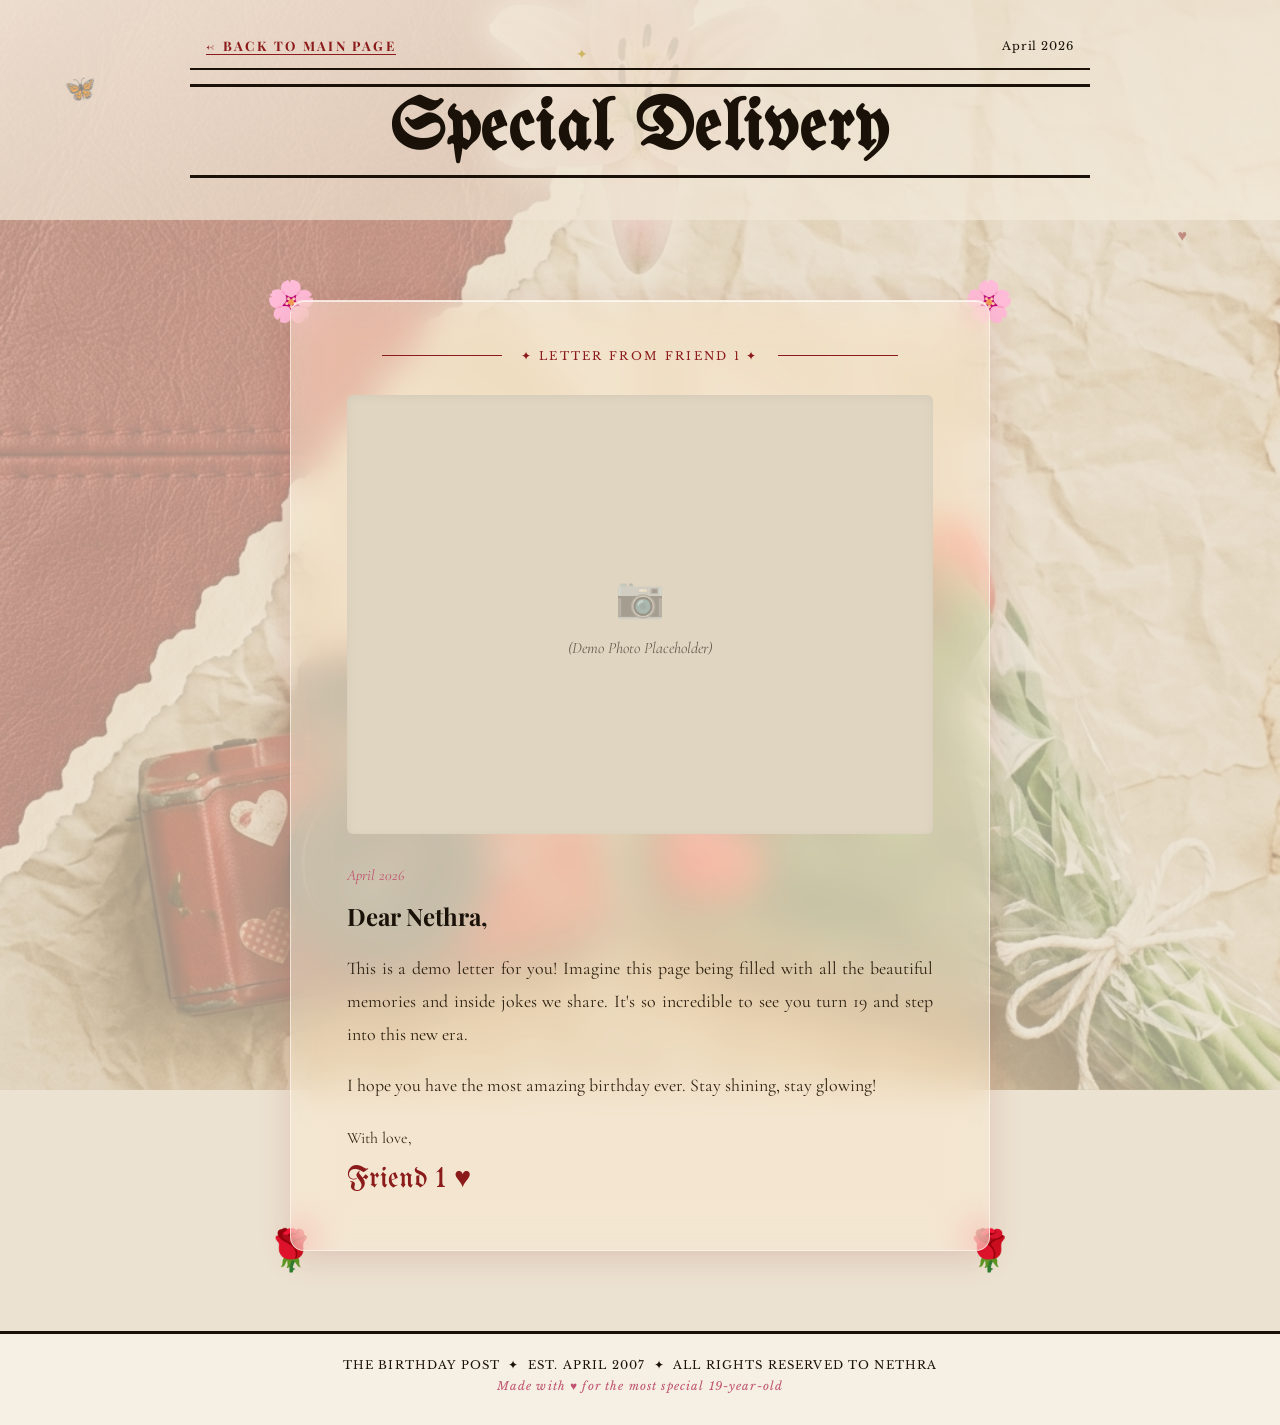
==== friend1.html @ 3135b668 "Add files via upload basis" ====
<!DOCTYPE html>
<html lang="en">
<head>
  <meta charset="UTF-8" />
  <meta name="viewport" content="width=device-width, initial-scale=1.0" />
  <title>Letter from Friend 1 — Nethra Turns 19</title>
  <link rel="preconnect" href="https://fonts.googleapis.com" />
  <link rel="preconnect" href="https://fonts.gstatic.com" crossorigin />
  <link href="https://fonts.googleapis.com/css2?family=UnifrakturMaguntia&family=Playfair+Display:ital,wght@0,400;0,700;0,900;1,400;1,700&family=Cormorant+Garamond:ital,wght@0,300;0,400;0,600;1,300;1,400&family=Libre+Baskerville:ital,wght@0,400;0,700;1,400&display=swap" rel="stylesheet" />
  <link rel="stylesheet" href="style.css" />
</head>
<body>

  <!-- ══ FLOATING DECORATIVE ELEMENTS ══ -->
  <div class="floating-elements" aria-hidden="true">
    <span class="float-el butterfly b1">🦋</span>
    <span class="float-el heart h1">♥</span>
    <span class="float-el star s1">✦</span>
  </div>

  <!-- ══════════════════════════════════
       HEADER
  ══════════════════════════════════ -->
  <header class="hero-section" style="min-height: auto; padding-bottom: 2rem;">
    <div class="hero-overlay"></div>

    <div class="news-top-bar">
      <a href="index.html" class="breaking-news-badge" style="text-decoration: none; border-bottom: 1px solid var(--red);">← BACK TO MAIN PAGE</a>
      <span class="news-meta">April 2026</span>
    </div>

    <div class="masthead">
      <div class="masthead-divider"></div>
      <h1 class="paper-title" style="font-size: clamp(2.5rem, 6vw, 4.5rem);">Special Delivery</h1>
      <div class="masthead-divider"></div>
    </div>
  </header>

  <!-- ══════════════════════════════════
       LETTER SECTION
  ══════════════════════════════════ -->
  <section class="section letter-section" id="letter">
    <div class="letter-container">
      <div class="corner-deco top-left">🌸</div>
      <div class="corner-deco top-right">🌸</div>
      <div class="corner-deco bottom-left">🌹</div>
      <div class="corner-deco bottom-right">🌹</div>
      
      <div class="letter-glass-card" id="letter-glass">
        
        <div class="letter-header">
          <div class="line-rule"></div>
          <p class="letter-label">✦ Letter From Friend 1 ✦</p>
          <div class="line-rule"></div>
        </div>
        
        <!-- Large photo container -->
        <div class="friend-large-photo">
            <span class="photo-icon">📷</span>
            <p style="font-family: 'Cormorant Garamond', serif; font-style: italic; color: var(--dark-ink); margin-top: 1rem; opacity: 0.6;">(Demo Photo Placeholder)</p>
        </div>

        <p class="letter-date">April 2026</p>
        <p class="letter-salutation">Dear Nethra,</p>
        <div class="letter-body">
          <p>This is a demo letter for you! Imagine this page being filled with all the beautiful memories and inside jokes we share. It's so incredible to see you turn 19 and step into this new era.</p>
          <p>I hope you have the most amazing birthday ever. Stay shining, stay glowing!</p>
        </div>
        <p class="letter-sign">With love,<br/><span class="letter-signature">Friend 1 ♥</span></p>
      </div>
    </div>
  </section>

  <!-- ══════════════════════════════════
       FOOTER
  ══════════════════════════════════ -->
  <footer class="site-footer" style="margin-top: 0; padding-bottom: 2rem;">
    <p>THE BIRTHDAY POST &nbsp;✦&nbsp; Est. April 2007 &nbsp;✦&nbsp; All Rights Reserved to Nethra</p>
    <p class="footer-sub">Made with ♥ for the most special 19-year-old</p>
  </footer>

  <script src="script.js"></script>
</body>
</html>
---- style.css ----
/* ═══════════════════════════════════
   ROOT & RESET
═══════════════════════════════════ */
*, *::before, *::after { box-sizing: border-box; margin: 0; padding: 0; }

:root {
  --cream: #f5efe4;
  --parchment: #e8dcc8;
  --dark-ink: #1a1209;
  --red: #8b1a1a;
  --rose: #c0526f;
  --blush: #e8a4b0;
  --gold: #b8960c;
  --glass-bg: rgba(245, 236, 220, 0.45);
  --glass-border: rgba(255, 248, 240, 0.65);
  --glass-shadow: rgba(139, 26, 26, 0.15);
}

html { scroll-behavior: smooth; }

body {
  background-color: var(--cream);
  color: var(--dark-ink);
  font-family: 'Libre Baskerville', Georgia, serif;
  overflow-x: hidden;
  position: relative;
  /* ── The big romantic newspaper collage background ── */
  background-image: url('red_paper_bg.png');
  background-size: cover;
  background-position: center center;
  background-repeat: no-repeat;
  background-attachment: fixed;
}

/* ═══════════════════════════════════
   GLASSMORPHISM BASE
═══════════════════════════════════ */
.glass-quote-card,
.glass-card,
.letter-glass-card,
.finale-details-glass {
  background: var(--glass-bg);
  backdrop-filter: blur(18px) saturate(1.6);
  -webkit-backdrop-filter: blur(18px) saturate(1.6);
  border: 1.5px solid var(--glass-border);
  border-radius: 14px;
  box-shadow: 0 8px 32px var(--glass-shadow), inset 0 1px 0 rgba(255,255,255,0.7);
}



/* ═══════════════════════════════════
   FLOATING DECORATIVE ELEMENTS
═══════════════════════════════════ */
.floating-elements {
  position: fixed; inset: 0; pointer-events: none; z-index: 1; overflow: hidden;
}
.float-el {
  position: absolute; animation: floatDrift linear infinite;
  user-select: none;
}
.butterfly { font-size: 1.6rem; opacity: 0.5; }
.heart { color: var(--red); opacity: 0.4; font-size: 1rem; }
.star { color: var(--gold); opacity: 0.55; font-size: 0.9rem; }
.flower { opacity: 0.45; font-size: 1.4rem; }

.b1 { top: 8%; left: 5%; animation-duration: 18s; }
.b2 { top: 60%; right: 6%; animation-duration: 22s; animation-delay: -8s; }
.h1 { top: 25%; left: 92%; animation-duration: 14s; animation-delay: -3s; }
.h2 { top: 75%; left: 3%; animation-duration: 16s; animation-delay: -6s; }
.h3 { top: 45%; right: 4%; animation-duration: 20s; animation-delay: -11s; }
.f1 { top: 15%; right: 12%; animation-duration: 24s; animation-delay: -4s; }
.f2 { top: 85%; left: 15%; animation-duration: 19s; animation-delay: -9s; }
.s1 { top: 5%; left: 45%; animation-duration: 12s; animation-delay: -2s; }
.s2 { top: 90%; right: 30%; animation-duration: 15s; animation-delay: -13s; }

@keyframes floatDrift {
  0%   { transform: translateY(0) translateX(0) rotate(0deg); }
  25%  { transform: translateY(-22px) translateX(10px) rotate(5deg); }
  50%  { transform: translateY(-10px) translateX(-8px) rotate(-3deg); }
  75%  { transform: translateY(-26px) translateX(6px) rotate(8deg); }
  100% { transform: translateY(0) translateX(0) rotate(0deg); }
}

/* ═══════════════════════════════════
   HERO SECTION
═══════════════════════════════════ */
.hero-section {
  position: relative;
  min-height: 100vh;
  display: flex; flex-direction: column; align-items: center;
  padding: 0 1.5rem 3rem;
  overflow: hidden;
  /* Semi-transparent cream wash so bg shows through subtly */
  background: rgba(245, 236, 220, 0.72);
}

.hero-overlay {
  position: absolute; inset: 0; pointer-events: none; z-index: 0;
  background: linear-gradient(160deg,
    rgba(245,236,220,0.72) 0%,
    rgba(232,220,200,0.60) 50%,
    rgba(240,230,212,0.68) 100%);
}

/* Top bar */
.news-top-bar {
  width: 100%; max-width: 900px;
  display: flex; justify-content: space-between; align-items: center;
  padding: 0.8rem 1rem;
  border-bottom: 2px solid var(--dark-ink);
  margin-top: 1.5rem; position: relative; z-index: 2;
}
.news-meta {
  font-family: 'Libre Baskerville', serif;
  font-size: 0.72rem; letter-spacing: 0.08em; color: var(--dark-ink);
}
.breaking-news-badge {
  font-family: 'Playfair Display', serif; font-size: 0.82rem;
  letter-spacing: 0.18em; color: var(--red); font-weight: 700;
}

/* Masthead */
.masthead {
  position: relative; z-index: 2; text-align: center;
  padding: 0.5rem 0 0.2rem; width: 100%; max-width: 900px;
}
.masthead-divider { height: 3px; background: var(--dark-ink); margin: 0.4rem 0; }
.masthead-divider.thin { height: 1px; margin: 0; }

.paper-title {
  font-family: 'UnifrakturMaguntia', cursive;
  font-size: clamp(2.8rem, 8vw, 6.5rem);
  color: var(--dark-ink); line-height: 1.05; letter-spacing: 0.02em;
}

.paper-subheader {
  display: flex; align-items: center; justify-content: center;
  gap: 1.2rem; padding: 0.45rem 1rem;
  font-family: 'Libre Baskerville', serif;
  font-size: 0.78rem; letter-spacing: 0.14em; text-transform: uppercase;
  color: var(--dark-ink); position: relative; z-index: 2;
  width: 100%; max-width: 900px;
  border-bottom: 1px solid var(--dark-ink);
}
.dot { color: var(--red); }

/* Main headline area */
.main-headline-area {
  position: relative; z-index: 2; width: 100%; max-width: 900px;
  display: grid; grid-template-columns: 220px 1fr;
  gap: 2rem; align-items: center; margin-top: 1.5rem;
}
.collage-float {
  width: 220px;
  filter: drop-shadow(0 8px 20px rgba(139,26,26,0.2));
  animation: gentleFloat 6s ease-in-out infinite;
}
@keyframes gentleFloat {
  0%, 100% { transform: translateY(0) rotate(-2deg); }
  50%       { transform: translateY(-14px) rotate(1deg); }
}

.headline-content { display: flex; flex-direction: column; gap: 0.9rem; }
.edition-label {
  font-family: 'Libre Baskerville', serif; font-size: 0.72rem;
  letter-spacing: 0.2em; color: var(--red); text-transform: uppercase;
}
.big-headline {
  font-family: 'Playfair Display', serif;
  font-size: clamp(2.8rem, 6vw, 5.5rem);
  font-weight: 900; line-height: 1; color: var(--dark-ink); text-transform: uppercase;
}
.turns-text { font-style: italic; font-weight: 400; font-size: 0.55em; text-transform: lowercase; }
.age-number { color: var(--red); }
.subheadline {
  font-family: 'Cormorant Garamond', serif;
  font-size: 1.1rem; font-style: italic; color: #3a2a1a; line-height: 1.6;
}

.glass-quote-card { padding: 1.4rem 1.8rem; }
.quote-marks { font-family: 'Playfair Display', serif; font-size: 3rem; color: var(--red); line-height: 0.5; }
.quote-marks.close { text-align: right; }
.quote-text {
  font-family: 'Cormorant Garamond', serif;
  font-size: 1.15rem; line-height: 1.6; color: var(--dark-ink); text-align: center; padding: 0.3rem 0;
}

/* ═══════════════════════════════════
   TICKER
═══════════════════════════════════ */
.ticker-wrap {
  background: var(--dark-ink); padding: 0.85rem 0; overflow: hidden;
  position: relative; z-index: 5;
  border-top: 2px solid var(--red); border-bottom: 2px solid var(--red);
}
.ticker-content {
  display: flex; gap: 3rem; width: max-content;
  animation: tickerScroll 30s linear infinite;
  font-family: 'Libre Baskerville', serif;
  font-size: 0.85rem; letter-spacing: 0.1em; white-space: nowrap;
}
.ticker-content span { display: inline-block; color: var(--blush); }
.ticker-content span:nth-child(odd) { color: var(--cream); }
@keyframes tickerScroll { 0% { transform: translateX(0); } 100% { transform: translateX(-50%); } }

/* ═══════════════════════════════════
   SECTIONS SHARED
═══════════════════════════════════ */
.section {
  position: relative; padding: 5rem 1.5rem; overflow: hidden;
  /* Slightly translucent so bg shows through */
  background: rgba(245, 236, 220, 0.65);
}
.about-section { background: rgba(237, 221, 200, 0.65); }
.love-section  { background: rgba(245, 236, 220, 0.62); }
.friends-letters-section { background: rgba(232, 220, 200, 0.65); }
.letter-section { background: rgba(232, 220, 200, 0.65); }
.finale-section{ background: rgba(237, 221, 200, 0.62); }

.section-header-tag {
  display: flex; align-items: center; justify-content: center; gap: 1.2rem;
  margin-bottom: 1.2rem; position: relative; z-index: 2;
  font-family: 'Libre Baskerville', serif; font-size: 0.72rem;
  letter-spacing: 0.2em; color: var(--red); text-transform: uppercase;
}
.line-rule { flex: 1; max-width: 120px; height: 1px; background: var(--red); }

.section-title {
  font-family: 'Playfair Display', serif;
  font-size: clamp(2rem, 4.5vw, 3.5rem);
  font-weight: 900; text-align: center; color: var(--dark-ink);
  line-height: 1.15; position: relative; z-index: 2; margin-bottom: 0.5rem;
}
.italic-title { font-style: italic; font-weight: 400; }
.section-subtitle {
  font-family: 'Cormorant Garamond', serif;
  font-size: 1.2rem; font-style: italic; text-align: center;
  color: #3a2a1a; margin-bottom: 2.5rem; position: relative; z-index: 2;
}

/* ═══════════════════════════════════
   ABOUT GRID
═══════════════════════════════════ */
.about-grid {
  display: grid; grid-template-columns: 1fr auto 1fr;
  gap: 2rem; align-items: center;
  max-width: 900px; margin: 0 auto; position: relative; z-index: 2;
}
.glass-card {
  padding: 2rem 1.6rem; display: flex; flex-direction: column; gap: 0.8rem;
  transition: transform 0.3s ease, box-shadow 0.3s ease;
}
.glass-card:hover { transform: translateY(-6px); box-shadow: 0 18px 42px rgba(139,26,26,0.2); }
.card-icon { font-size: 2rem; }
.card-title { font-family: 'Playfair Display', serif; font-size: 1.3rem; font-weight: 700; color: var(--dark-ink); }
.card-text { font-family: 'Cormorant Garamond', serif; font-size: 1.05rem; line-height: 1.7; color: #3a2a1a; }

.center-badge-wrap { display: flex; flex-direction: column; align-items: center; gap: 1rem; }
.vintage-stamp-badge {
  width: 140px; height: 140px; border: 4px dashed var(--red); border-radius: 50%;
  display: flex; align-items: center; justify-content: center;
  background: rgba(255,248,240,0.7);
  animation: stampPulse 3s ease-in-out infinite;
  box-shadow: 0 0 0 6px rgba(139,26,26,0.08), 0 0 0 12px rgba(139,26,26,0.04);
}
@keyframes stampPulse {
  0%, 100% { transform: scale(1) rotate(-3deg); }
  50%       { transform: scale(1.04) rotate(3deg); }
}
.stamp-inner { text-align: center; }
.stamp-number { font-family: 'Playfair Display', serif; font-size: 3rem; font-weight: 900; color: var(--red); line-height: 1; }
.stamp-text   { font-family: 'Libre Baskerville', serif; font-size: 0.65rem; letter-spacing: 0.15em; text-transform: uppercase; color: var(--dark-ink); }
.stamp-text.bold { font-weight: 700; }
.stamp-sub    { font-family: 'Cormorant Garamond', serif; font-size: 0.7rem; color: var(--rose); margin-top: 0.2rem; }

.scattered-hearts { display: flex; gap: 0.5rem; color: var(--red); font-size: 1.2rem; }
.scattered-hearts span { animation: heartBeat 1.5s ease-in-out infinite; }
.scattered-hearts span:nth-child(2) { animation-delay: 0.2s; }
.scattered-hearts span:nth-child(3) { animation-delay: 0.4s; }
.scattered-hearts span:nth-child(4) { animation-delay: 0.6s; }
@keyframes heartBeat { 0%, 100% { transform: scale(1); } 50% { transform: scale(1.35); } }

/* ═══════════════════════════════════
   LOVE LIST
═══════════════════════════════════ */
.love-list-grid {
  display: grid; grid-template-columns: repeat(auto-fill, minmax(260px, 1fr));
  gap: 1rem; max-width: 900px; margin: 0 auto; position: relative; z-index: 2;
}
.love-item {
  display: flex; align-items: flex-start; gap: 1rem;
  padding: 1rem 1.2rem; border-bottom: 1px solid rgba(139,26,26,0.2);
  transition: background 0.25s, transform 0.25s;
  border-radius: 6px; cursor: default;
  background: rgba(245,236,220,0.5);
}
.love-item:hover { background: rgba(192,82,111,0.12); transform: translateX(5px); }
.love-num {
  font-family: 'Playfair Display', serif;
  font-size: 1.6rem; font-weight: 900; color: var(--red); line-height: 1; min-width: 2.2rem;
}
.love-text {
  font-family: 'Cormorant Garamond', serif;
  font-size: 1.05rem; color: var(--dark-ink); line-height: 1.5; padding-top: 0.2rem;
}

/* ═══════════════════════════════════
   INDIVIDUAL LETTER SECTION (FRIEND PAGE)
═══════════════════════════════════ */
.letter-container {
  max-width: 700px; margin: 0 auto; position: relative; z-index: 2;
}
.corner-deco {
  position: absolute; font-size: 2.5rem; animation: gentleFloat 5s ease-in-out infinite;
}
.top-left    { top: -1.5rem; left: -1.5rem; animation-delay: 0s; }
.top-right   { top: -1.5rem; right: -1.5rem; animation-delay: 1.5s; }
.bottom-left { bottom: -1.5rem; left: -1.5rem; animation-delay: 0.8s; }
.bottom-right{ bottom: -1.5rem; right: -1.5rem; animation-delay: 2.2s; }

.letter-glass-card { padding: 3rem 3.5rem; }
.letter-header { display: flex; align-items: center; justify-content: center; gap: 1.2rem; margin-bottom: 2rem; }
.letter-label {
  font-family: 'Libre Baskerville', serif; font-size: 0.72rem;
  letter-spacing: 0.2em; color: var(--red); text-transform: uppercase; white-space: nowrap;
}
.letter-date { font-family: 'Cormorant Garamond', serif; font-style: italic; font-size: 0.95rem; color: var(--rose); margin-bottom: 1rem; }
.letter-salutation { font-family: 'Playfair Display', serif; font-size: 1.5rem; font-weight: 700; color: var(--dark-ink); margin-bottom: 1.2rem; }
.letter-body { display: flex; flex-direction: column; gap: 1.1rem; }
.letter-body p { font-family: 'Cormorant Garamond', serif; font-size: 1.12rem; line-height: 1.85; color: #2d1f0f; text-align: justify; }
.letter-sign { font-family: 'Cormorant Garamond', serif; font-size: 1rem; color: #3a2a1a; margin-top: 1.5rem; line-height: 1.6; }
.letter-signature { font-family: 'UnifrakturMaguntia', cursive; font-size: 1.8rem; color: var(--red); display: block; margin-top: 0.3rem; }

.friend-large-photo {
  width: 100%;
  aspect-ratio: 4 / 3;
  background: #e0d5c1;
  display: flex;
  flex-direction: column;
  align-items: center;
  justify-content: center;
  border-radius: 6px;
  margin-bottom: 2rem;
  box-shadow: inset 0 2px 10px rgba(0,0,0,0.05);
  overflow: hidden;
}
.friend-large-photo img {
  width: 100%;
  height: 100%;
  object-fit: cover;
}

/* ═══════════════════════════════════
   FRIENDS LETTERS SECTION
═══════════════════════════════════ */
.friends-letters-section {
  position: relative;
  z-index: 2;
}

.letters-grid {
  display: grid;
  grid-template-columns: repeat(auto-fill, minmax(180px, 1fr));
  gap: 2rem;
  max-width: 1000px;
  margin: 0 auto;
  position: relative;
  z-index: 2;
  padding: 1rem;
}

.friend-letter-card {
  display: flex;
  flex-direction: column;
  text-decoration: none;
  background: rgba(255, 248, 240, 0.85);
  padding: 1rem 1rem 1.5rem;
  border-radius: 4px;
  box-shadow: 0 4px 15px rgba(139, 26, 26, 0.1);
  transition: transform 0.3s cubic-bezier(0.175, 0.885, 0.32, 1.275), box-shadow 0.3s ease;
  border: 1px solid rgba(139, 26, 26, 0.1);
  backdrop-filter: blur(10px);
}

.friend-letter-card:nth-child(even) {
  transform: rotate(2deg);
}

.friend-letter-card:nth-child(odd) {
  transform: rotate(-2deg);
}

.friend-letter-card:hover {
  transform: translateY(-10px) rotate(0deg) scale(1.05);
  box-shadow: 0 15px 35px rgba(139, 26, 26, 0.2);
  z-index: 5;
}

.friend-photo-placeholder {
  background: #e0d5c1;
  aspect-ratio: 1 / 1;
  width: 100%;
  display: flex;
  align-items: center;
  justify-content: center;
  border-radius: 2px;
  margin-bottom: 1rem;
  overflow: hidden;
  position: relative;
  box-shadow: inset 0 2px 5px rgba(0,0,0,0.05);
}

.friend-photo-placeholder img {
  width: 100%;
  height: 100%;
  object-fit: cover;
}

.photo-icon {
  font-size: 2.5rem;
  opacity: 0.3;
}

.friend-letter-info {
  text-align: center;
  margin-top: auto;
}

.friend-name {
  font-family: 'Playfair Display', serif;
  font-size: 1.2rem;
  font-weight: 700;
  color: var(--red);
  margin-bottom: 0.4rem;
}

.friend-snippet {
  font-family: 'Cormorant Garamond', serif;
  font-style: italic;
  font-size: 1.05rem;
  color: var(--dark-ink);
  line-height: 1.4;
}

/* ═══════════════════════════════════
   FINALE
═══════════════════════════════════ */
.finale-divider {
  height: 3px; background: linear-gradient(90deg, transparent, var(--dark-ink), transparent);
  margin: 0 auto 2.5rem; max-width: 700px; position: relative; z-index: 2;
}
.finale-content { text-align: center; max-width: 700px; margin: 0 auto; position: relative; z-index: 2; }
.finale-tag { font-family: 'Libre Baskerville', serif; font-size: 0.72rem; letter-spacing: 0.2em; color: var(--red); text-transform: uppercase; margin-bottom: 1rem; }
.finale-headline { font-family: 'Playfair Display', serif; font-size: clamp(2.4rem, 5vw, 4rem); font-weight: 900; color: var(--dark-ink); line-height: 1.1; margin-bottom: 2.5rem; }
.italic-script { font-style: italic; font-weight: 400; color: var(--red); }

.finale-details-glass { display: flex; align-items: center; justify-content: center; gap: 1.5rem; padding: 1.8rem 2.5rem; margin-bottom: 2rem; flex-wrap: wrap; }
.detail-col { text-align: center; }
.detail-label { font-family: 'Libre Baskerville', serif; font-size: 0.65rem; letter-spacing: 0.18em; text-transform: uppercase; color: var(--rose); margin-bottom: 0.3rem; }
.detail-value { font-family: 'Playfair Display', serif; font-size: 1.4rem; font-weight: 700; color: var(--dark-ink); }
.detail-divider { font-size: 1.2rem; color: var(--red); }

.finale-bottom-text { font-family: 'Cormorant Garamond', serif; font-size: 1.1rem; color: #3a2a1a; line-height: 1.8; }
.finale-bottom-text.italic { font-style: italic; color: var(--rose); }

/* ═══════════════════════════════════
   FOOTER
═══════════════════════════════════ */
.site-footer { border-top: 3px solid var(--dark-ink); padding-top: 1.5rem; text-align: center; margin-top: 2rem; position: relative; z-index: 2; }
.site-footer p { font-family: 'Libre Baskerville', serif; font-size: 0.72rem; letter-spacing: 0.1em; color: var(--dark-ink); text-transform: uppercase; }
.footer-sub { font-style: italic; text-transform: none !important; color: var(--rose) !important; margin-top: 0.4rem; }

/* Scroll reveal */
.reveal { opacity: 0; transform: translateY(28px); transition: opacity 0.7s ease, transform 0.7s ease; }
.reveal.visible { opacity: 1; transform: translateY(0); }

/* ═══════════════════════════════════
   RESPONSIVE
═══════════════════════════════════ */
@media (max-width: 680px) {
  .main-headline-area { grid-template-columns: 1fr; text-align: center; }
  .collage-img-left { display: flex; justify-content: center; }
  .collage-float { width: 180px; }
  .about-grid { grid-template-columns: 1fr; }
  .center-badge-wrap { order: -1; }
  .letter-glass-card { padding: 2rem 1.5rem; }
  .letters-grid { grid-template-columns: repeat(auto-fill, minmax(130px, 1fr)); gap: 1rem; }
  .friend-letter-card { padding: 0.6rem 0.6rem 1rem; }
  .finale-details-glass { flex-direction: column; gap: 1rem; }
  .detail-divider { display: none; }
  .love-list-grid { grid-template-columns: 1fr; }
  .paper-subheader { flex-wrap: wrap; gap: 0.5rem; justify-content: center; }
  .scroll-companion img { width: 80px; }
  .scroll-companion { right: 10px; }
}
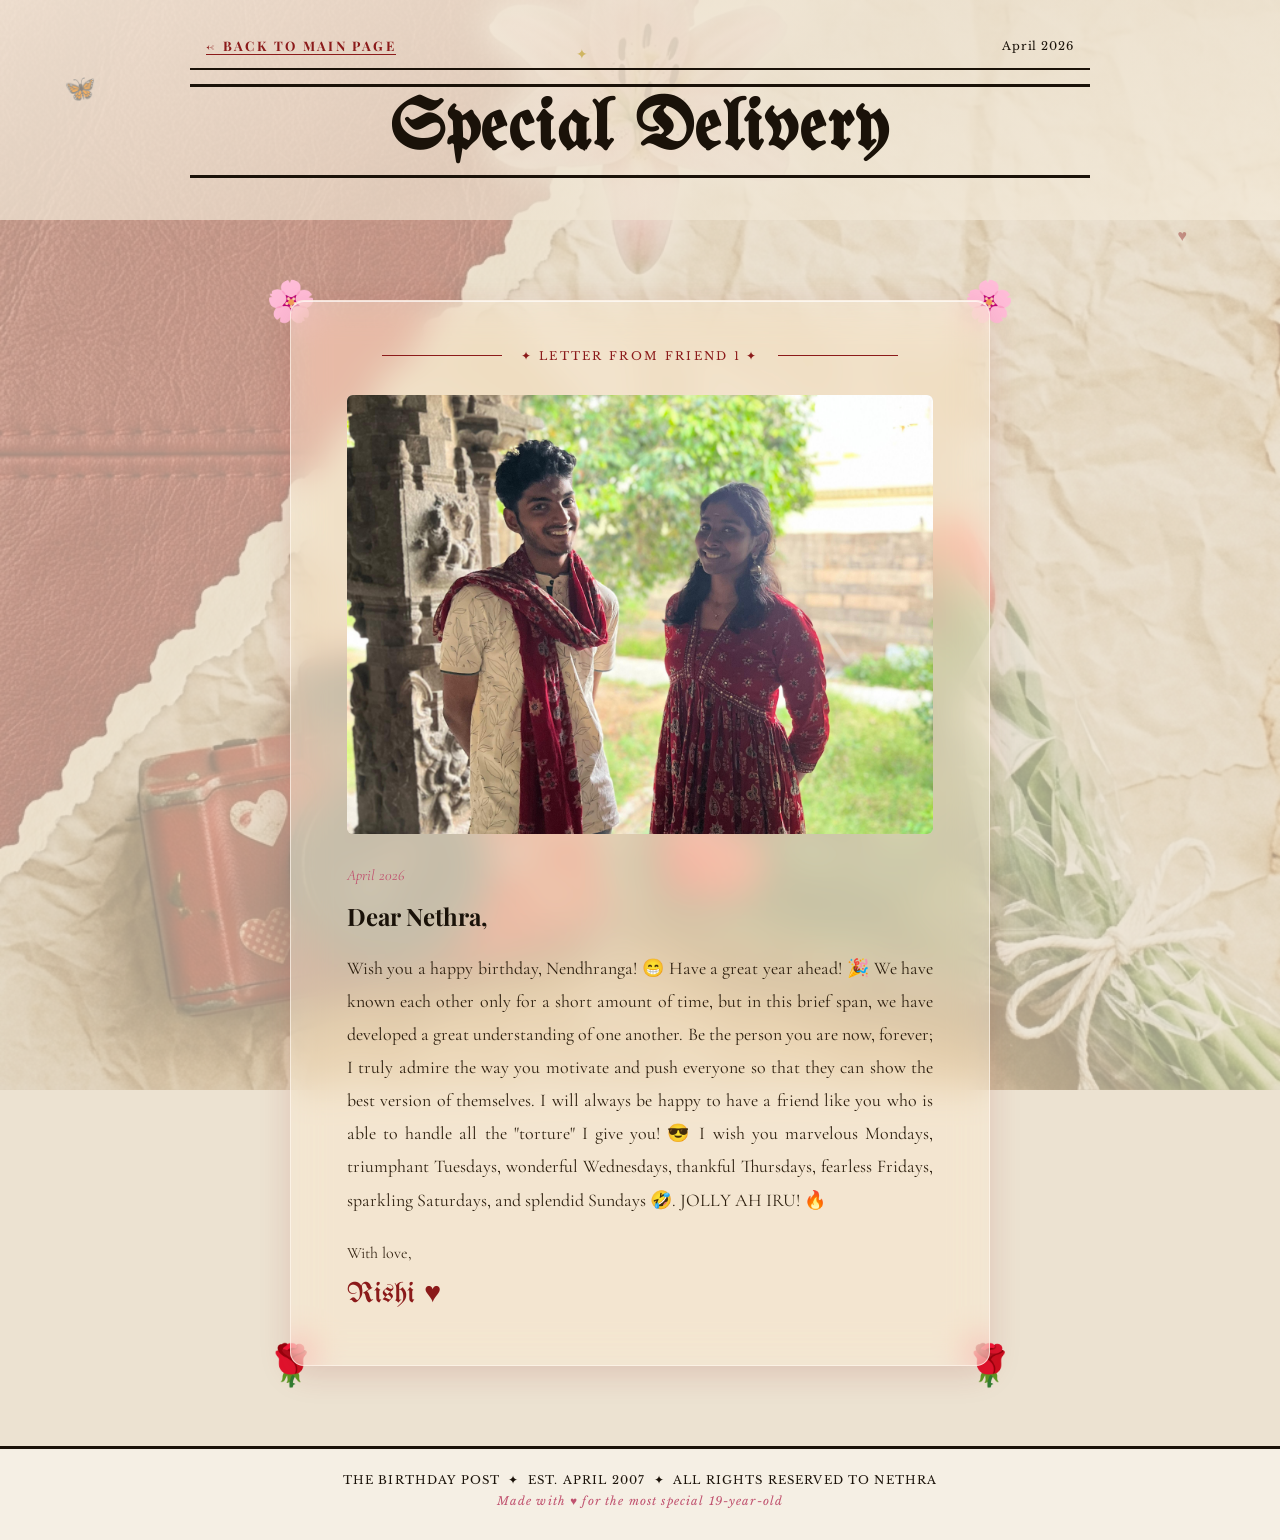
==== commit aa352f8e: "Update birthday letters and photos for Nethra's 19th celebration" ====
--- a/friend1.html
+++ b/friend1.html
@@ -56,17 +56,15 @@
         
         <!-- Large photo container -->
         <div class="friend-large-photo">
-            <span class="photo-icon">📷</span>
-            <p style="font-family: 'Cormorant Garamond', serif; font-style: italic; color: var(--dark-ink); margin-top: 1rem; opacity: 0.6;">(Demo Photo Placeholder)</p>
+          <img src="friend1.jpeg" alt="Friend 1 portrait" />
         </div>
 
         <p class="letter-date">April 2026</p>
         <p class="letter-salutation">Dear Nethra,</p>
         <div class="letter-body">
-          <p>This is a demo letter for you! Imagine this page being filled with all the beautiful memories and inside jokes we share. It's so incredible to see you turn 19 and step into this new era.</p>
-          <p>I hope you have the most amazing birthday ever. Stay shining, stay glowing!</p>
+          <p>Wish you a happy birthday, Nendhranga! 😁 Have a great year ahead! 🎉 We have known each other only for a short amount of time, but in this brief span, we have developed a great understanding of one another. Be the person you are now, forever; I truly admire the way you motivate and push everyone so that they can show the best version of themselves. I will always be happy to have a friend like you who is able to handle all the "torture" I give you! 😎 I wish you marvelous Mondays, triumphant Tuesdays, wonderful Wednesdays, thankful Thursdays, fearless Fridays, sparkling Saturdays, and splendid Sundays 🤣. JOLLY AH IRU! 🔥</p>
         </div>
-        <p class="letter-sign">With love,<br/><span class="letter-signature">Friend 1 ♥</span></p>
+        <p class="letter-sign">With love,<br/><span class="letter-signature">Rishi ♥</span></p>
       </div>
     </div>
   </section>
@@ -82,3 +80,4 @@
   <script src="script.js"></script>
 </body>
 </html>
+
